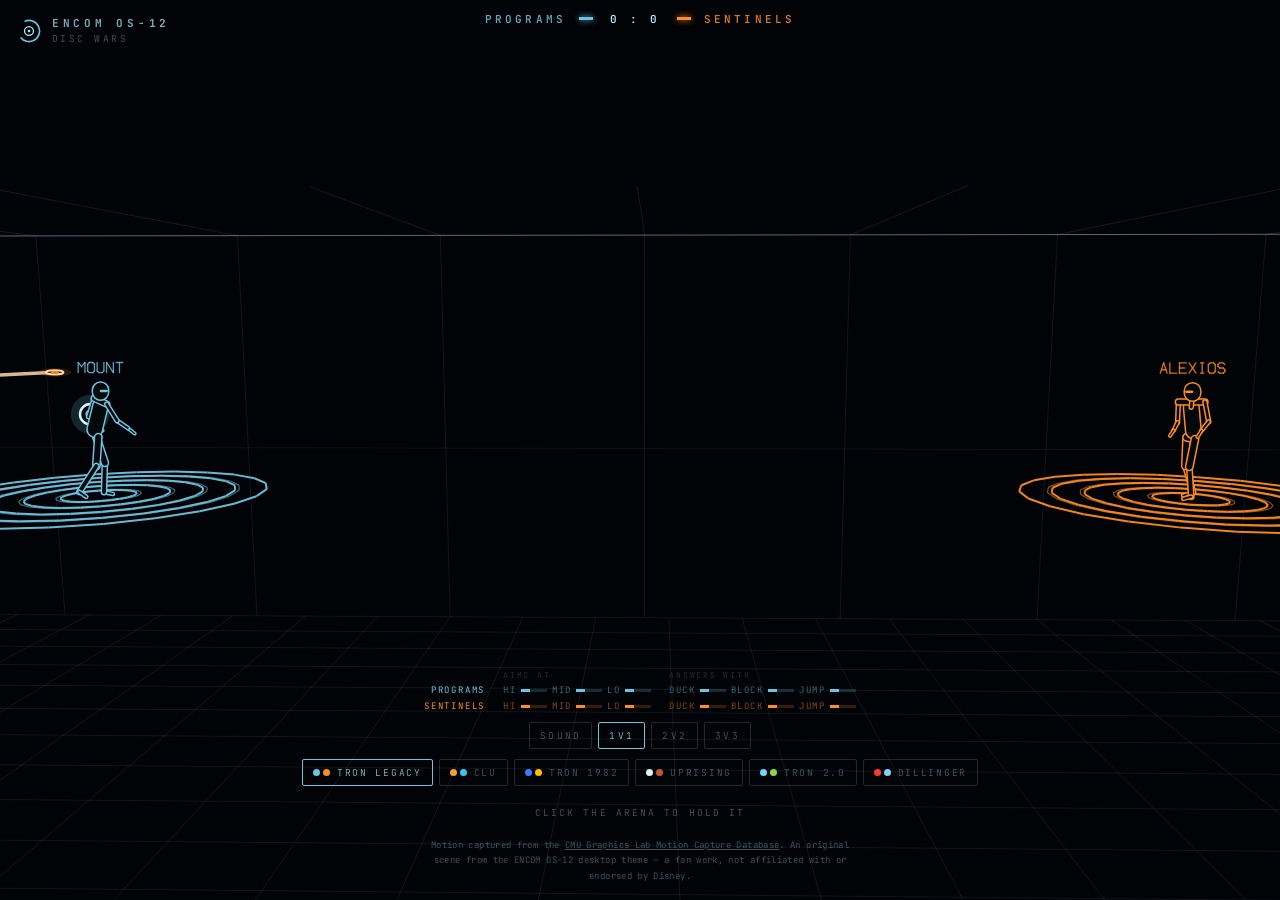
==== discwars/index.html @ b2b82edf "A champion wears what it has held The chevron was a single mark that never changed, which said a fig" ====
<!doctype html>
<html lang="en">
<head>
<meta charset="utf-8">
<meta name="viewport" content="width=device-width, initial-scale=1, viewport-fit=cover">
<title>Disc Wars</title>
<link rel="preconnect" href="https://fonts.googleapis.com">
<link rel="preconnect" href="https://fonts.gstatic.com" crossorigin>
<link rel="stylesheet" href="https://fonts.googleapis.com/css2?family=JetBrains+Mono:wght@400;700&display=swap">
<style>
  /* The arena commits to its own world: a dark screen in the current
     theme's ink, whatever the host is wearing. Every colour here comes
     from the palette the scene is drawn in, so the chrome and the duel
     change together. */
  :root {
    --ink: #010306;
    --accent: #6fc3df;
    --accent-hi: #a8ecff;
    --side-a: #6fc3df;
    --side-b: #ff8c21;
    --chrome: rgba(168, 236, 255, 0.72);
    --chrome-dim: rgba(168, 236, 255, 0.34);
    --rule: rgba(168, 236, 255, 0.16);
    --mono: "JetBrains Mono", ui-monospace, "SF Mono", Menlo, Consolas, monospace;
  }
  html, body { height: 100%; }
  body {
    margin: 0;
    background: var(--ink);
    color: var(--chrome);
    font-family: var(--mono);
    overflow: hidden;
  }
  .stage { position: fixed; inset: 0; }
  canvas { display: block; width: 100%; height: 100%; }

  /* The scoreboard: side names, a pip per fighter (dark once it is out) and
     the rounds won. Unlike the rest of the chrome this stays up as a
     screensaver -- who is still standing is the scene, not furniture. */
  #board {
    position: absolute; top: 0; left: 0; right: 0; z-index: 2;
    padding-top: calc(14px + env(safe-area-inset-top, 0px));
    text-align: center; pointer-events: none; user-select: none;
    font: 600 11px/1 var(--mono);
    letter-spacing: 0.28em; color: var(--chrome);
  }
  #board .a { color: var(--side-a); }
  #board .b { color: var(--side-b); }
  #board span { opacity: 0.85; margin: 0 10px; }
  #board b { font-weight: 600; margin: 0 14px; color: var(--accent-hi); }
  #board i {
    display: inline-block; width: 14px; height: 3px; margin: 0 3px 2px;
    vertical-align: middle; background: currentColor;
    box-shadow: 0 0 6px currentColor;
  }
  #board i.out { opacity: 0.16; box-shadow: none; }
  /* The one that came through, and what it is carrying. */
  #board .champ {
    margin-top: 7px; font-size: 9px; letter-spacing: 0.26em;
    color: var(--chrome-dim);
  }
  #board .champ b { font-weight: 600; letter-spacing: 0.3em; }
  #board .champ b.a { color: var(--side-a); }
  #board .champ b.b { color: var(--side-b); }
  /* What the champion has learned to do, named. */
  #board .palette {
    margin-top: 5px; font-size: 8.5px; letter-spacing: 0.2em;
    color: var(--chrome-dim); opacity: 0.85;
  }
  #board .palette i { font-style: normal; opacity: 0.45; margin: 0 5px; }
  #board .palette b { font-weight: 400; }
  #board .palette b.counter { color: var(--accent-hi); opacity: 0.95; }
  #board .palette b.guarded { color: var(--chrome); opacity: 0.95; }
  #board .palette b.press { opacity: 0.7; }
  #board .banner {
    margin-top: 12px; font-size: 13px; letter-spacing: 0.5em;
    color: var(--accent-hi);
  }
  /* At phone width the ident and the board share the top, so the names go
     and the pips and the score carry it. */
  @media (max-width: 620px) {
    #board { font-size: 10px; letter-spacing: 0.18em; padding-top: calc(10px + env(safe-area-inset-top, 0px)); }
    #board span.side { display: none; }
    /* The one that came through, and what it is carrying. */
  #board .champ {
    margin-top: 7px; font-size: 9px; letter-spacing: 0.26em;
    color: var(--chrome-dim);
  }
  #board .champ b { font-weight: 600; letter-spacing: 0.3em; }
  #board .champ b.a { color: var(--side-a); }
  #board .champ b.b { color: var(--side-b); }
  /* What the champion has learned to do, named. */
  #board .palette {
    margin-top: 5px; font-size: 8.5px; letter-spacing: 0.2em;
    color: var(--chrome-dim); opacity: 0.85;
  }
  #board .palette i { font-style: normal; opacity: 0.45; margin: 0 5px; }
  #board .palette b { font-weight: 400; }
  #board .palette b.counter { color: var(--accent-hi); opacity: 0.95; }
  #board .palette b.guarded { color: var(--chrome); opacity: 0.95; }
  #board .palette b.press { opacity: 0.7; }
  #board .banner { font-size: 11px; letter-spacing: 0.34em; }
  }

  /* Chrome rests over the scene and steps back while you watch. */
  .chrome {
    position: absolute; inset: 0;
    pointer-events: none;
    padding: 16px;
    padding-top: calc(16px + env(safe-area-inset-top, 0px));
    padding-bottom: calc(16px + env(safe-area-inset-bottom, 0px));
    display: flex; flex-direction: column; justify-content: space-between;
    transition: opacity 700ms ease;
  }
  .chrome.resting { opacity: 0.22; }
  .chrome > * { pointer-events: auto; }

  .ident { display: flex; align-items: center; gap: 10px; }
  .ident svg { width: 26px; height: 26px; flex: none; }
  .ident .marks { display: flex; flex-direction: column; gap: 2px; }
  .ident .brand {
    font-size: 11px; font-weight: 700; letter-spacing: 0.34em;
    text-transform: uppercase; color: var(--chrome);
  }
  .ident .sub {
    font-size: 9.5px; letter-spacing: 0.26em; text-transform: uppercase;
    color: var(--chrome-dim);
  }

  .foot { display: flex; flex-direction: column; align-items: center; gap: 10px; }
  .palettes, .sizes { display: flex; flex-wrap: wrap; justify-content: center; gap: 6px; }
  .palette, .size {
    display: inline-flex; align-items: center; gap: 7px;
    background: transparent; cursor: pointer;
    border: 1px solid var(--rule); border-radius: 2px;
    padding: 6px 10px;
    font: inherit; font-size: 9.5px; letter-spacing: 0.18em;
    text-transform: uppercase; color: var(--chrome-dim);
    transition: border-color 200ms ease, color 200ms ease;
  }
  .palette:hover, .palette:focus-visible,
  .size:hover, .size:focus-visible { color: var(--chrome); border-color: var(--chrome-dim); }
  .palette[aria-pressed="true"], .size[aria-pressed="true"] { color: var(--chrome); border-color: var(--accent); }
  .palette:focus-visible, .size:focus-visible { outline: 2px solid var(--accent); outline-offset: 2px; }
  /* The match size reads as a count, so it gets the wider tracking of a label. */
  .size { letter-spacing: 0.24em; }
  /* Off until asked for: a browser will not start audio unasked anyway, and
     nor should a page that opens itself. */
  .sound { letter-spacing: 0.24em; }
  .sound[aria-pressed="true"] { color: var(--chrome); border-color: var(--accent); }
  /* Each chip carries the two colours its fighters wear. */
  .swatch { display: inline-flex; gap: 3px; }
  .swatch i { width: 7px; height: 7px; border-radius: 50%; display: block; }

  .hint {
    font-size: 9.5px; letter-spacing: 0.22em; text-transform: uppercase;
    color: var(--chrome-dim);
  }
  /* What the two policies have come to: how often each side aims high, at
     the body or low, and how often it answers with each guard. Diagnostic
     rather than scene, so it lives with the chrome and goes as a screensaver. */
  .brains {
    display: grid; grid-template-columns: auto repeat(2, auto); gap: 4px 18px;
    align-items: center; font-size: 9px; letter-spacing: 0.16em;
    text-transform: uppercase; color: var(--chrome-dim);
  }
  .brains .who { text-align: right; letter-spacing: 0.2em; }
  .brains .who.a { color: var(--side-a); }
  .brains .who.b { color: var(--side-b); }
  .brains .mix { display: flex; align-items: center; gap: 5px; }
  .brains .mix.a { color: var(--side-a); }
  .brains .mix.b { color: var(--side-b); }
  .brains .mix em { font-style: normal; opacity: 0.5; }
  /* The faded track and the lit fill are siblings, not one inside the
     other: opacity applies to a whole subtree, so a fill nested in a faded
     track can never be brighter than it. A bar also has to be told to be a
     box at all, since <i> is inline by default. */
  .brains .bar {
    display: inline-block; position: relative;
    width: 26px; height: 3px; vertical-align: middle;
  }
  .brains .track, .brains .fill {
    position: absolute; left: 0; top: 0; bottom: 0;
    background: currentColor;
  }
  .brains .track { right: 0; opacity: 0.2; }
  .brains .head { font-size: 8px; letter-spacing: 0.22em; opacity: 0.5; }
  @media (max-width: 620px) { .brains { display: none; } }

  .credit {
    font-size: 9px; letter-spacing: 0.04em; color: var(--chrome-dim);
    text-align: center; max-width: 86ch; line-height: 1.7; margin: 0;
  }
  .credit a { color: inherit; }

  /* Offered instead of autoplay when the viewer asks for less motion. */
  .curtain {
    position: absolute; inset: 0; display: none;
    align-items: center; justify-content: center;
    background: var(--ink);
  }
  .curtain.on { display: flex; }
  .start {
    background: transparent; cursor: pointer; font: inherit;
    border: 1px solid var(--accent); border-radius: 2px;
    color: var(--chrome); padding: 14px 26px;
    font-size: 11px; letter-spacing: 0.34em; text-transform: uppercase;
  }
  .start:focus-visible { outline: 2px solid var(--accent); outline-offset: 3px; }

  /* Run as a screensaver or the desktop background: the duel, and nothing else. */
  body.embedded .chrome { display: none; }

  @media (prefers-reduced-motion: reduce) {
    .chrome, .palette { transition: none; }
  }

  @media (max-width: 560px) {
    .ident .brand { font-size: 10px; letter-spacing: 0.24em; }
    .palette, .size { padding: 5px 8px; font-size: 9px; letter-spacing: 0.12em; }
    /* What the two policies have come to: how often each side aims high, at
     the body or low, and how often it answers with each guard. Diagnostic
     rather than scene, so it lives with the chrome and goes as a screensaver. */
  .brains {
    display: grid; grid-template-columns: auto repeat(2, auto); gap: 4px 18px;
    align-items: center; font-size: 9px; letter-spacing: 0.16em;
    text-transform: uppercase; color: var(--chrome-dim);
  }
  .brains .who { text-align: right; letter-spacing: 0.2em; }
  .brains .who.a { color: var(--side-a); }
  .brains .who.b { color: var(--side-b); }
  .brains .mix { display: flex; align-items: center; gap: 5px; }
  .brains .mix.a { color: var(--side-a); }
  .brains .mix.b { color: var(--side-b); }
  .brains .mix em { font-style: normal; opacity: 0.5; }
  /* The faded track and the lit fill are siblings, not one inside the
     other: opacity applies to a whole subtree, so a fill nested in a faded
     track can never be brighter than it. A bar also has to be told to be a
     box at all, since <i> is inline by default. */
  .brains .bar {
    display: inline-block; position: relative;
    width: 26px; height: 3px; vertical-align: middle;
  }
  .brains .track, .brains .fill {
    position: absolute; left: 0; top: 0; bottom: 0;
    background: currentColor;
  }
  .brains .track { right: 0; opacity: 0.2; }
  .brains .head { font-size: 8px; letter-spacing: 0.22em; opacity: 0.5; }
  @media (max-width: 620px) { .brains { display: none; } }

  .credit { font-size: 8.5px; }
  }
</style>
</head>
<body>
<div class="stage">
  <canvas id="arena" aria-label="Two figures duelling with identity discs on floating rings"></canvas>

  <div id="board" aria-live="polite"></div>

  <div class="chrome" id="chrome">
    <div class="ident">
      <!-- The identity disc: a ring broken at the top, as it sits in its dock. -->
      <svg viewBox="0 0 32 32" aria-hidden="true">
        <circle cx="16" cy="16" r="13" fill="none" stroke="var(--accent)" stroke-width="2"
                stroke-dasharray="58 24" transform="rotate(-115 16 16)"/>
        <circle cx="16" cy="16" r="5.5" fill="none" stroke="var(--accent-hi)" stroke-width="1.6"/>
        <circle cx="16" cy="16" r="1.6" fill="var(--accent-hi)"/>
      </svg>
      <div class="marks">
        <div class="brand" id="brand">ENCOM OS-12</div>
        <div class="sub">Disc Wars</div>
      </div>
    </div>

    <div class="foot">
      <div class="brains" id="brains" hidden></div>
      <div class="sizes" id="sizes" role="group" aria-label="Match size">
        <button type="button" class="palette sound" id="sound" aria-pressed="false">Sound</button>
      </div>
      <div class="palettes" id="palettes" role="group" aria-label="Colour scheme"></div>
      <p class="hint">Click the arena to hold it</p>
      <p class="credit">
        Motion captured from the
        <a href="http://mocap.cs.cmu.edu/">CMU Graphics Lab Motion Capture Database</a>.
        An original scene from the ENCOM OS-12 desktop theme — a fan work, not affiliated
        with or endorsed by Disney.
      </p>
    </div>
  </div>

  <div class="curtain" id="curtain">
    <button class="start" id="start" type="button">Begin the duel</button>
  </div>
</div>

<script src="palette.js?v=e46f3c02"></script>
<script src="vector.js?v=4ec43c23"></script>
<script src="learn.js?v=d1de0737"></script>
<script src="sound.js?v=c2aa4ac4"></script>
<script src="poses.js?v=573e2db4"></script>
<script src="discwars.js?v=1ba0659f"></script>
<script>
(function () {
  "use strict";
  var canvas = document.getElementById("arena");
  var chrome = document.getElementById("chrome");
  var brand = document.getElementById("brand");
  var curtain = document.getElementById("curtain");
  var root = document.documentElement;

  // Chip per theme, each showing the two colours its fighters wear.
  var BRANDS = {
    "tron-legacy": "ENCOM OS-12", "clu": "ENCOM OS-12", "tron-1982": "ENCOM OS-12",
    "tron-uprising": "ENCOM OS-12", "tron-2-0": "ENCOM OS-12",
    "dillinger-systems": "Dillinger Systems"
  };
  var box = document.getElementById("palettes");
  var chips = {};
  Object.keys(DiscWars.themes).forEach(function (key) {
    var t = DiscWars.themes[key];
    var b = document.createElement("button");
    b.type = "button";
    b.className = "palette";
    b.id = "palette-" + key;
    b.setAttribute("aria-pressed", key === "tron-legacy" ? "true" : "false");
    b.innerHTML = '<span class="swatch"><i style="background:' + t.sideA +
                  '"></i><i style="background:' + t.sideB + '"></i></span>' + t.name;
    b.addEventListener("click", function () { choose(key); });
    box.appendChild(b);
    chips[key] = b;
  });

  function choose(key) {
    var t = DiscWars.themes[key];
    DiscWars.setTheme(key);
    dress(t);
    brand.textContent = BRANDS[key] || "ENCOM OS-12";
    Object.keys(chips).forEach(function (k) {
      chips[k].setAttribute("aria-pressed", String(k === key));
    });
  }

  // Put the page's own chrome in the same colours as the arena.
  function dress(t) {
    root.style.setProperty("--ink", t.ink || "#010306");
    root.style.setProperty("--accent", t.accent || "#6fc3df");
    root.style.setProperty("--side-a", t.sideA || "#6fc3df");
    root.style.setProperty("--side-b", t.sideB || "#ff8c21");
    var hi = t.accentHi || "#a8ecff";
    root.style.setProperty("--accent-hi", hi);
    root.style.setProperty("--chrome", tint(hi, 0.72));
    root.style.setProperty("--chrome-dim", tint(hi, 0.34));
    root.style.setProperty("--rule", tint(hi, 0.16));
    if (t.brand) brand.textContent = t.brand;
  }

  function tint(hex, a) {
    var n = parseInt(hex.slice(1), 16);
    return "rgba(" + ((n >> 16) & 255) + "," + ((n >> 8) & 255) + "," + (n & 255) + "," + a + ")";
  }

  // The chrome steps back while you watch and comes up on any input.
  var hintLine = document.querySelector(".hint");
  var HINT = hintLine ? hintLine.textContent : "";
  var liveTimer = 0;
  function watchLive(n) {
    clearTimeout(liveTimer);
    if (!window.DiscWarsSound || !DiscWarsSound.on) { hintLine.textContent = HINT; return; }
    if (DiscWarsSound.live) { hintLine.textContent = HINT; return; }
    if (n > 6) {
      hintLine.textContent = "Waiting for this tab to be in front before it can play";
    }
    liveTimer = setTimeout(function () { watchLive(n + 1); }, 400);
  }
  var restTimer = 0;
  function stir() {
    chrome.classList.remove("resting");
    clearTimeout(restTimer);
    restTimer = setTimeout(function () { chrome.classList.add("resting"); }, 2600);
  }
  ["pointermove", "pointerdown", "keydown"].forEach(function (e) {
    window.addEventListener(e, stir, { passive: true });
  });
  stir();

  // Click the arena to hold it; the chrome and the chips stay live.
  var held = false;
  canvas.addEventListener("click", function () {
    if (embedded) return;                 // input ends a screensaver; it does not pause it
    held = !held;
    DiscWars.setPaused(held);
    if (window.DiscWarsSound && DiscWarsSound.on && held) DiscWarsSound.stop();
  });

  // Run by the Boardroom server as a screensaver or the desktop background:
  // no chrome, and the colours come from the desktop's own theme rather than
  // from the chips. Opened from any other server, neither applies.
  var hash = /^#(screensaver|wallpaper)(?::(\w+))?/.exec(location.hash);
  var embedded = !!hash;
  var themed = window.encomPalette && Object.keys(window.encomPalette).length > 0;
  if (embedded) document.body.classList.add("embedded");

  // Match size: whatever the host asked for (#screensaver:3), else ?teams=,
  // else what this viewer chose last, else the duel.
  function wantedTeams() {
    if (hash && /^[123]$/.test(hash[2] || "")) return Number(hash[2]);
    var q = /[?&]teams=([123])\b/.exec(location.search);
    if (q) return Number(q[1]);
    try {
      var saved = localStorage.getItem("discwars.teams");
      if (saved && /^[123]$/.test(saved)) return Number(saved);
    } catch (e) { /* private window, blocked storage: the duel is a fine default */ }
    return 1;
  }
  var teams = wantedTeams();

  var sizeBox = document.getElementById("sizes");
  var sizeChips = {};
  [1, 2, 3].forEach(function (n) {
    var b = document.createElement("button");
    b.type = "button";
    b.className = "size";
    b.id = "size-" + n;
    b.textContent = n + "v" + n;
    b.setAttribute("aria-pressed", String(n === teams));
    b.addEventListener("click", function () { setTeams(n); });
    sizeBox.appendChild(b);
    sizeChips[n] = b;
  });

  function setTeams(n) {
    // Guard against a cached engine older than this page. Script URLs carry a
    // hash of their contents so the two cannot normally drift apart, but a
    // stale proxy or a hard-held cache still can, and the failure to avoid is
    // the silent one: a control that looks live and does nothing at all.
    if (typeof DiscWars.setTeams !== "function") { stale(); return; }
    teams = n;
    Object.keys(sizeChips).forEach(function (k) {
      sizeChips[k].setAttribute("aria-pressed", String(Number(k) === n));
    });
    DiscWars.setTeams(n);
    boardKey = null; brainsKey = null;
    drawBoard(); drawBrains();
    try { localStorage.setItem("discwars.teams", String(n)); } catch (e) { /* fine */ }
  }

  // Say so, and offer the one thing that fixes it.
  var saidStale = false;
  function stale() {
    if (saidStale) return;
    saidStale = true;
    var hint = document.querySelector(".hint");
    hint.textContent = "This page is newer than the copy your browser cached \u2014 reload to switch sides";
    hint.style.color = "var(--accent)";
  }

  // ── Scoreboard ────────────────────────────────────────────────────────
  // Redrawn only when something it shows has changed, so a round of nothing
  // happening costs one string comparison every quarter second.
  var board = document.getElementById("board");
  var boardKey = null;
  function drawBoard() {
    if (typeof DiscWars.state !== "function") return;
    var st = DiscWars.state();
    var flags = st.fighters.map(function (f) { return f.alive ? "1" : "0"; }).join("");
    var ch = null;
    for (var i = 0; i < st.fighters.length; i++) if (st.fighters[i].champion) ch = st.fighters[i];
    var key = st.score.join(":") + "|" + st.banner + "|" + flags +
              "|" + (ch ? ch.name + ch.points + ch.stats.rounds + (ch.rank || "") +
                          (ch.combos || []).map(function (c) { return c.name + c.used; }).join() : "");
    if (key === boardKey) return;
    boardKey = key;

    function pips(team) {
      return st.fighters.filter(function (f) { return f.team === team; })
        .map(function (f) {
          return '<i class="' + (team === 0 ? "a" : "b") + (f.alive ? "" : " out") + '"></i>';
        }).join("");
    }
    board.innerHTML =
      '<span class="side a">' + st.sides[0] + "</span>" + pips(0) +
      "<b>" + st.score[0] + " : " + st.score[1] + "</b>" +
      pips(1) + '<span class="side b">' + st.sides[1] + "</span>" +
      (ch ? '<div class="champ">' + (ch.rank || "CHAMPION") + ' <b class="' + (ch.team === 0 ? "a" : "b") + '">' +
            ch.name + "</b> \u00b7 " + ch.stats.rounds +
            (ch.stats.rounds === 1 ? " ROUND HELD" : " ROUNDS HELD") +
            " \u00b7 " + ch.points + " PTS \u00b7 " + ch.stats.kills +
            (ch.stats.kills === 1 ? " KILL" : " KILLS") + "</div>" +
            (ch.combos && ch.combos.length
              ? '<div class="palette">' + ch.combos.map(function (c) {
                  // A counter answers a guard it has just had to use; a press
                  // is an opening it starts itself.
                  // What kind of move it is, at a glance: an answer, a
                  // finish, or something defensive.
                  var MARK = { guard: "\u21b5\u2009", finish: "\u21af\u2009",
                               save: "\u25c7\u2009", catch: "\u25c7\u2009",
                               climb: "\u21a5\u2009" };
                  var mark = MARK[c.trig] || "";
                  var cls = c.trig === "press" || c.trig === "aim" ? "press"
                          : (c.trig === "save" || c.trig === "catch" || c.trig === "climb")
                            ? "guarded" : "counter";
                  return '<b class="' + cls + '">' +
                         mark + c.name + (c.used > 1 ? " \u00d7" + c.used : "") + "</b>";
                }).join("<i>\u00b7</i>") + "</div>"
              : "") : "") +
      (st.banner ? '<div class="banner">' + st.banner + "</div>" : "");
  }
  // ── What the sides have learned ───────────────────────────────────────
  var brainsBox = document.getElementById("brains");
  var brainsKey = null;
  var AIM_LABELS = ["HI", "MID", "LO"];
  var GUARD_LABELS = ["DUCK", "BLOCK", "JUMP"];

  function mixRow(side, labels, mix) {
    return '<div class="mix ' + side + '">' + mix.map(function (v, i) {
      return "<em>" + labels[i] + '</em><i class="bar"><b class="track"></b>' +
             '<b class="fill" style="width:' +
             Math.round(Math.max(0, Math.min(1, v)) * 100) + '%"></b></i>';
    }).join("") + "</div>";
  }

  function drawBrains() {
    if (typeof DiscWars.state !== "function") return;
    var L = DiscWars.state().learning;
    if (!L) { brainsBox.hidden = true; return; }      // played blind
    brainsBox.hidden = false;
    var key = L.map(function (b) {
      return b.aims.concat(b.guards).map(function (v) { return v.toFixed(2); }).join(",");
    }).join("|");
    if (key === brainsKey) return;
    brainsKey = key;
    var rows = '<div class="head"></div><div class="head">Aims at</div><div class="head">Answers with</div>';
    L.forEach(function (b, t) {
      rows += '<div class="who ' + (t === 0 ? "a" : "b") + '">' +
              (t === 0 ? "PROGRAMS" : "SENTINELS") + "</div>" +
              mixRow(t === 0 ? "a" : "b", AIM_LABELS, b.aims) +
              mixRow(t === 0 ? "a" : "b", GUARD_LABELS, b.guards);
    });
    brainsBox.innerHTML = rows;
  }

  setInterval(drawBoard, 250);
  setInterval(drawBrains, 600);

  // ── Sound ─────────────────────────────────────────────────────────────
  // The fight drives a 120 BPM sequencer: a throw is a chromatic run half a
  // measure long, a block a whole one, both held to the next eighth so they
  // land on the beat. Starting it needs a click -- browsers require one
  // before any audio, and a page that made noise on open would deserve it.
  var soundBtn = document.getElementById("sound");
  var soundReady = !!window.DiscWarsSound;
  if (!soundReady) {
    soundBtn.hidden = true;
  } else {
    DiscWars.on(function (kind, info) {
      // "out" shapes the tempo, "round" both that and the held notes;
      // everything else is a sound.
      if (kind === "out") DiscWarsSound.mark(kind);
      else if (kind === "round") { DiscWarsSound.mark(kind); DiscWarsSound.play(kind, info); }
      else DiscWarsSound.play(kind, info);
    });
    // The tempo rises with every fighter knocked out, so show where it is.
    setInterval(function () {
      if (!DiscWarsSound.on) return;
      var want = "Sound \u00b7 " + DiscWarsSound.bpm;
      if (soundBtn.textContent !== want) soundBtn.textContent = want;
    }, 400);
    // ?sound=1 asks for it without a click. A browser will usually still
    // want one before letting any audio through, and the retry above takes
    // care of that; it is here for a window started deliberately with the
    // autoplay restriction lifted, which is how the desktop would run it.
    if (/[?&]sound=1\b/.test(location.search)) {
      setTimeout(function () {
        if (!DiscWarsSound.on && DiscWarsSound.start()) {
          soundBtn.setAttribute("aria-pressed", "true");
          watchLive(0);
        }
      }, 300);
    }

    soundBtn.addEventListener("click", function () {
      if (DiscWarsSound.on) {
        DiscWarsSound.stop();
        soundBtn.setAttribute("aria-pressed", "false");
        soundBtn.textContent = "Sound";
        watchLive(0);
        return;
      }
      if (!DiscWarsSound.start()) { soundBtn.hidden = true; return; }   // no Web Audio here
      soundBtn.setAttribute("aria-pressed", "true");
      // Sound stays on; what is in doubt is whether the browser has let the
      // audio through yet. Watch for a couple of seconds and say so if it
      // has not, then keep watching -- it starts by itself the moment the
      // tab comes to the front.
      watchLive(0);
    });
  }

  var still = window.matchMedia("(prefers-reduced-motion: reduce)");
  if (still.matches) {
    // Asked for less motion: show the first frame and wait to be invited.
    curtain.classList.add("on");
    document.getElementById("start").addEventListener("click", function () {
      curtain.classList.remove("on");
      begin();
    });
  } else {
    begin();
  }

  function begin() {
    DiscWars.init(canvas, teams);
    drawBoard();
    if (themed) {
      DiscWars.setPalette(window.encomPalette);
      dress(window.encomPalette);
      Object.keys(chips).forEach(function (k) {
        chips[k].setAttribute("aria-pressed", "false");
      });
    } else {
      choose("tron-legacy");
    }
  }
})();
</script>
</body>
</html>
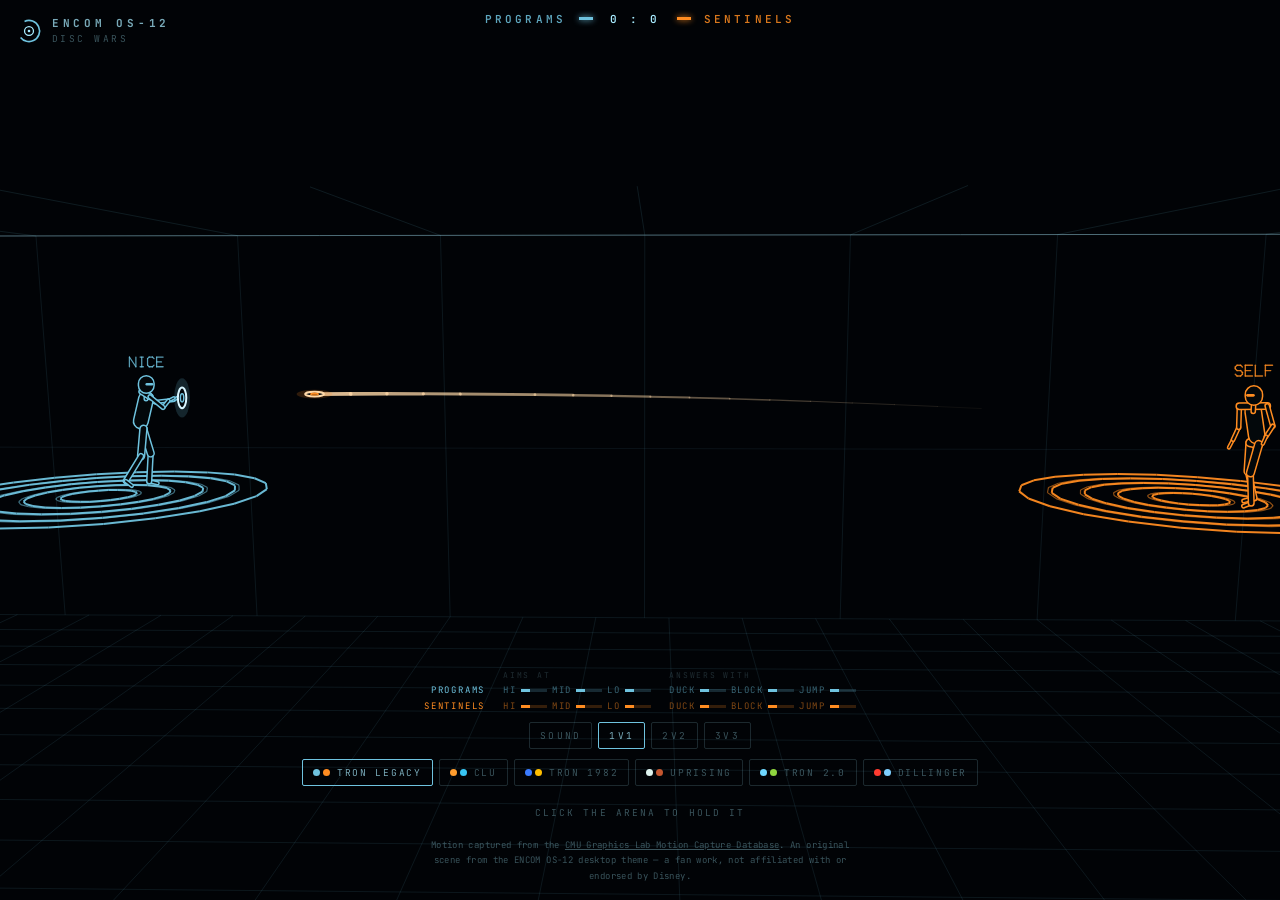
==== commit a12607f6: "Give the runs a key to be in and a figure to repeat The notes had stopped reading as a melody, so th" ====
--- a/discwars/index.html
+++ b/discwars/index.html
@@ -298,9 +298,9 @@
 <script src="palette.js?v=e46f3c02"></script>
 <script src="vector.js?v=4ec43c23"></script>
 <script src="learn.js?v=d1de0737"></script>
-<script src="sound.js?v=c2aa4ac4"></script>
+<script src="sound.js?v=eaba27e4"></script>
 <script src="poses.js?v=573e2db4"></script>
-<script src="discwars.js?v=1ba0659f"></script>
+<script src="discwars.js?v=440ff558"></script>
 <script>
 (function () {
   "use strict";
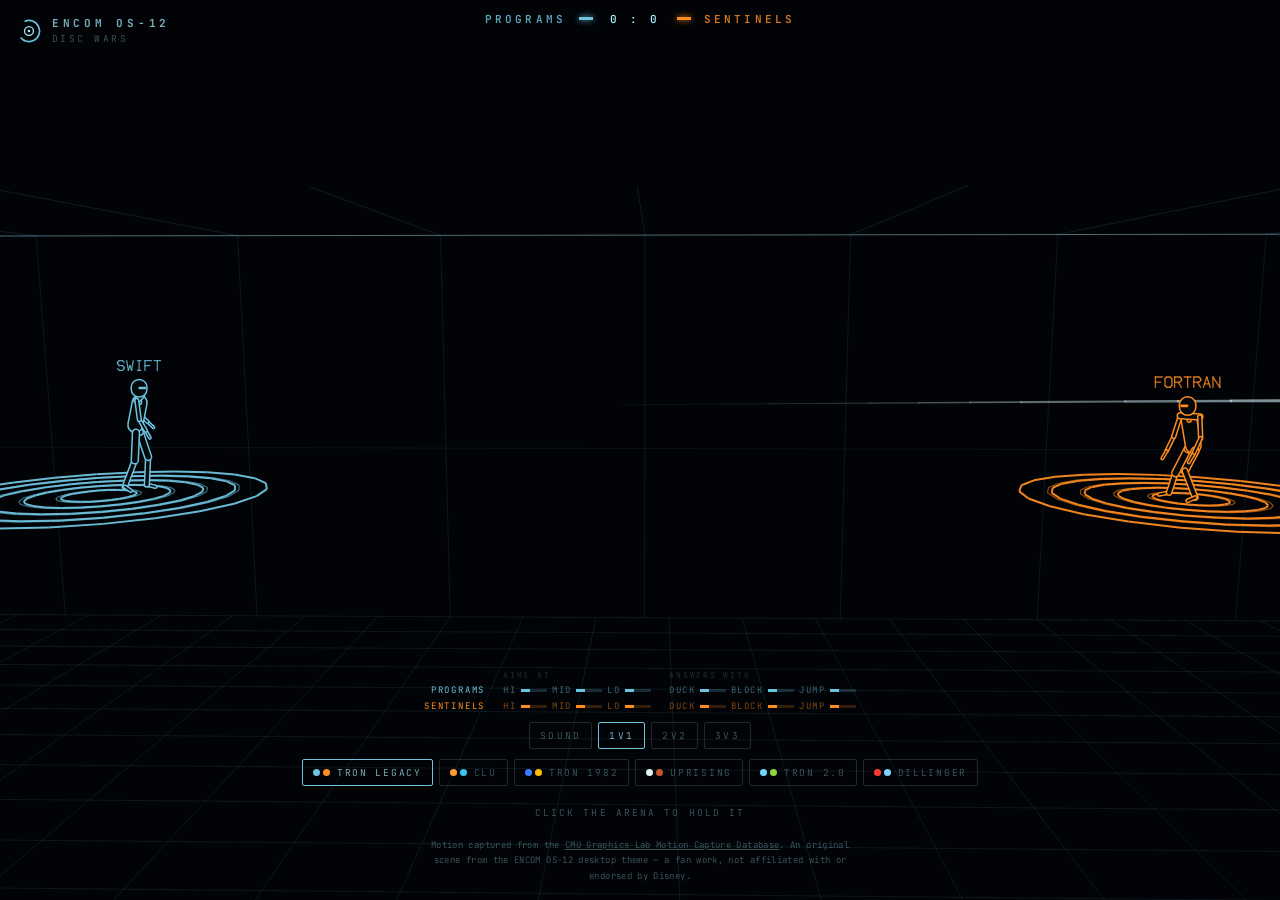
==== commit 23bb9067: "Let the notes ring, and leave room between them Both complaints measure out. Onsets were 1.63 sixtee" ====
--- a/discwars/index.html
+++ b/discwars/index.html
@@ -298,7 +298,7 @@
 <script src="palette.js?v=e46f3c02"></script>
 <script src="vector.js?v=4ec43c23"></script>
 <script src="learn.js?v=d1de0737"></script>
-<script src="sound.js?v=eaba27e4"></script>
+<script src="sound.js?v=5b4c8b7e"></script>
 <script src="poses.js?v=573e2db4"></script>
 <script src="discwars.js?v=440ff558"></script>
 <script>
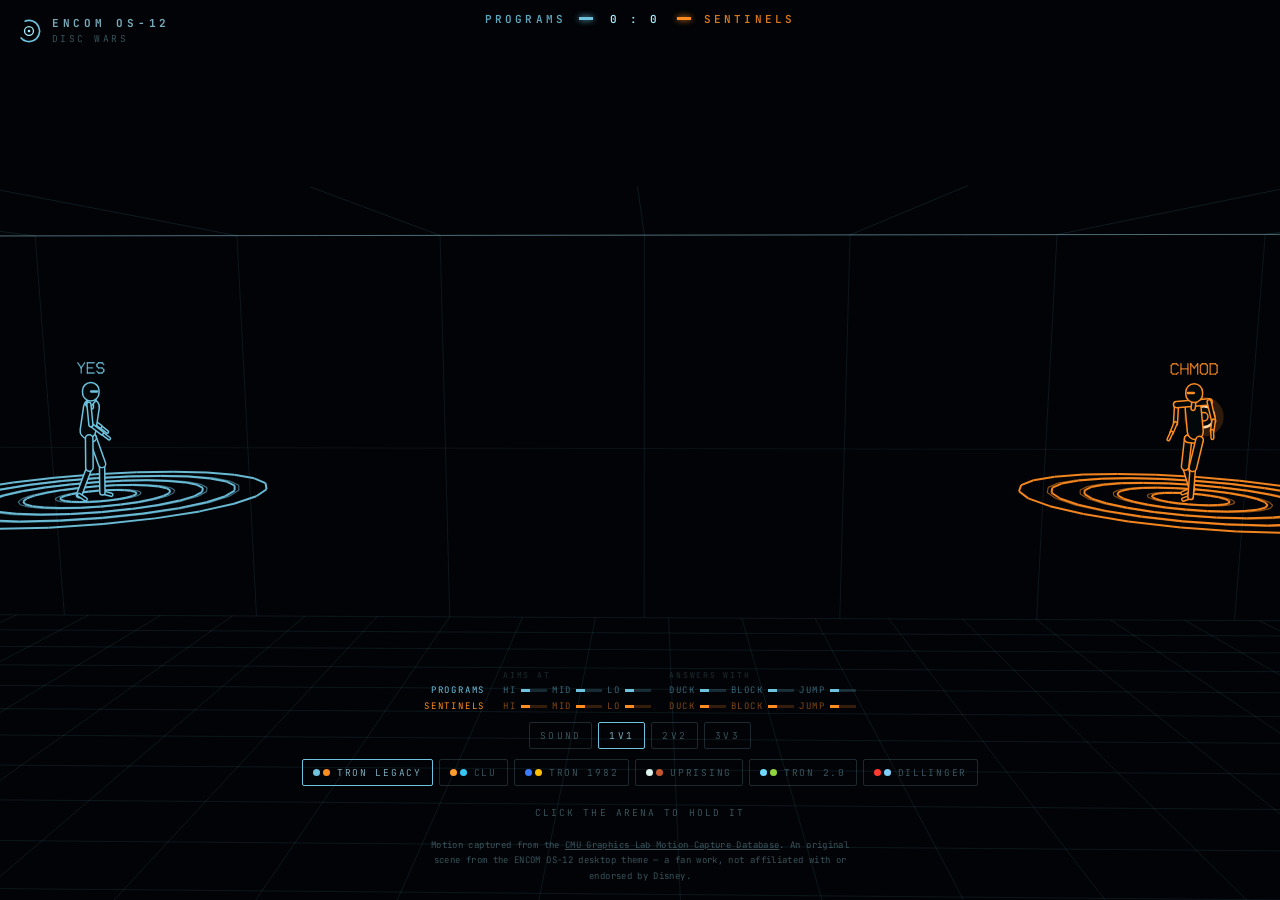
==== commit b13f4500: "Give every program its own instrument, and stop the music when the round does Two things.  A round i" ====
--- a/discwars/index.html
+++ b/discwars/index.html
@@ -298,9 +298,9 @@
 <script src="palette.js?v=e46f3c02"></script>
 <script src="vector.js?v=4ec43c23"></script>
 <script src="learn.js?v=d1de0737"></script>
-<script src="sound.js?v=5b4c8b7e"></script>
+<script src="sound.js?v=011b3766"></script>
 <script src="poses.js?v=573e2db4"></script>
-<script src="discwars.js?v=440ff558"></script>
+<script src="discwars.js?v=1b0299f6"></script>
 <script>
 (function () {
   "use strict";
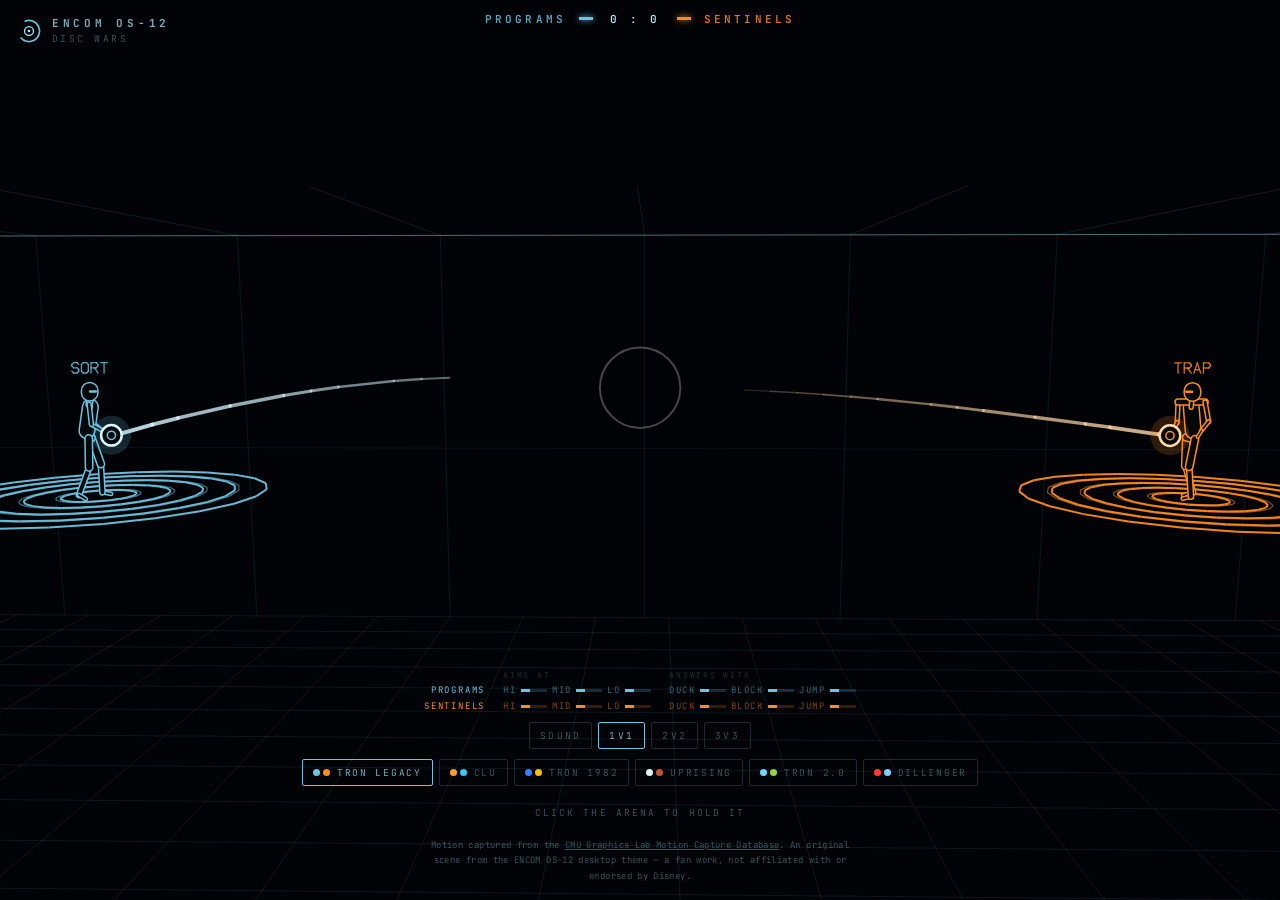
==== commit 09c91ddf: "One voice a side: programs carry the tune, sentinels carry the bass Three fighters a side all playin" ====
--- a/discwars/index.html
+++ b/discwars/index.html
@@ -298,9 +298,9 @@
 <script src="palette.js?v=e46f3c02"></script>
 <script src="vector.js?v=4ec43c23"></script>
 <script src="learn.js?v=d1de0737"></script>
-<script src="sound.js?v=011b3766"></script>
+<script src="sound.js?v=b32ce900"></script>
 <script src="poses.js?v=573e2db4"></script>
-<script src="discwars.js?v=1b0299f6"></script>
+<script src="discwars.js?v=44374e49"></script>
 <script>
 (function () {
   "use strict";
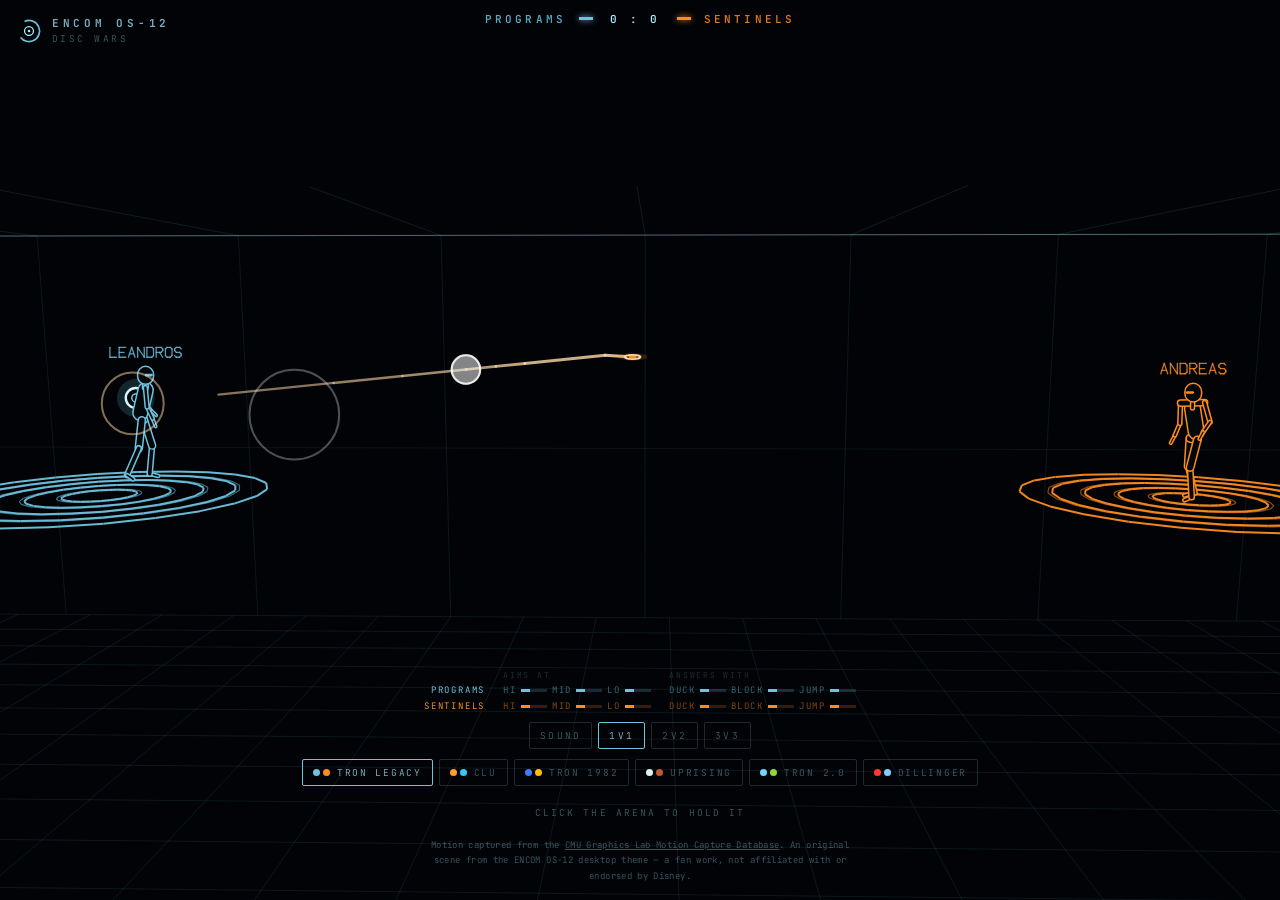
==== commit cd0c23bf: "The bassline runs all the time, and comes round with the drums The sentinels' line no longer waits t" ====
--- a/discwars/index.html
+++ b/discwars/index.html
@@ -298,9 +298,9 @@
 <script src="palette.js?v=e46f3c02"></script>
 <script src="vector.js?v=4ec43c23"></script>
 <script src="learn.js?v=d1de0737"></script>
-<script src="sound.js?v=b32ce900"></script>
+<script src="sound.js?v=bd492899"></script>
 <script src="poses.js?v=573e2db4"></script>
-<script src="discwars.js?v=44374e49"></script>
+<script src="discwars.js?v=db7850cb"></script>
 <script>
 (function () {
   "use strict";
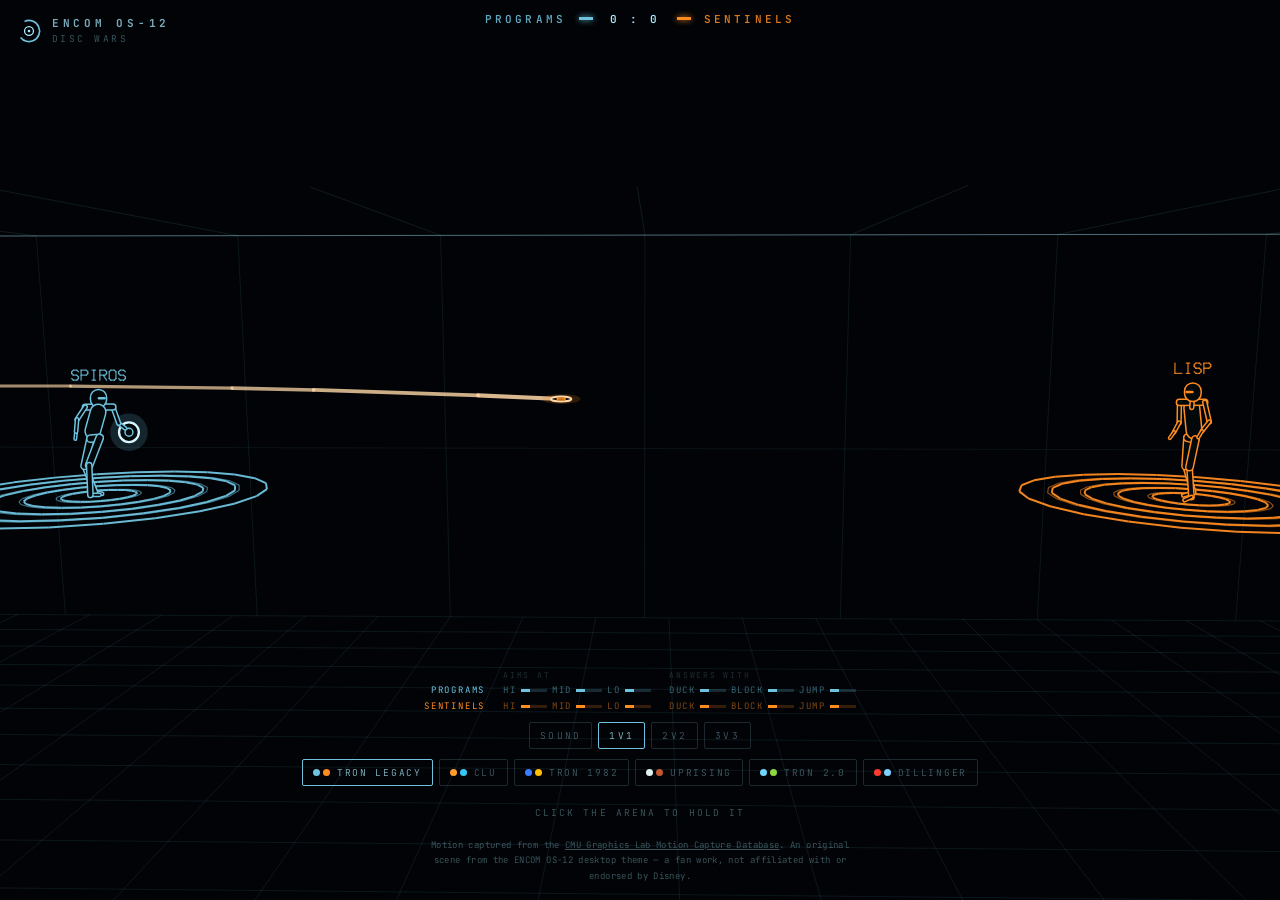
==== commit 03f4ca46: "Revert the always-on bassline Not wanted: it did not sound right. Back to the bassline answering the" ====
--- a/discwars/index.html
+++ b/discwars/index.html
@@ -298,9 +298,9 @@
 <script src="palette.js?v=e46f3c02"></script>
 <script src="vector.js?v=4ec43c23"></script>
 <script src="learn.js?v=d1de0737"></script>
-<script src="sound.js?v=bd492899"></script>
+<script src="sound.js?v=b32ce900"></script>
 <script src="poses.js?v=573e2db4"></script>
-<script src="discwars.js?v=db7850cb"></script>
+<script src="discwars.js?v=44374e49"></script>
 <script>
 (function () {
   "use strict";
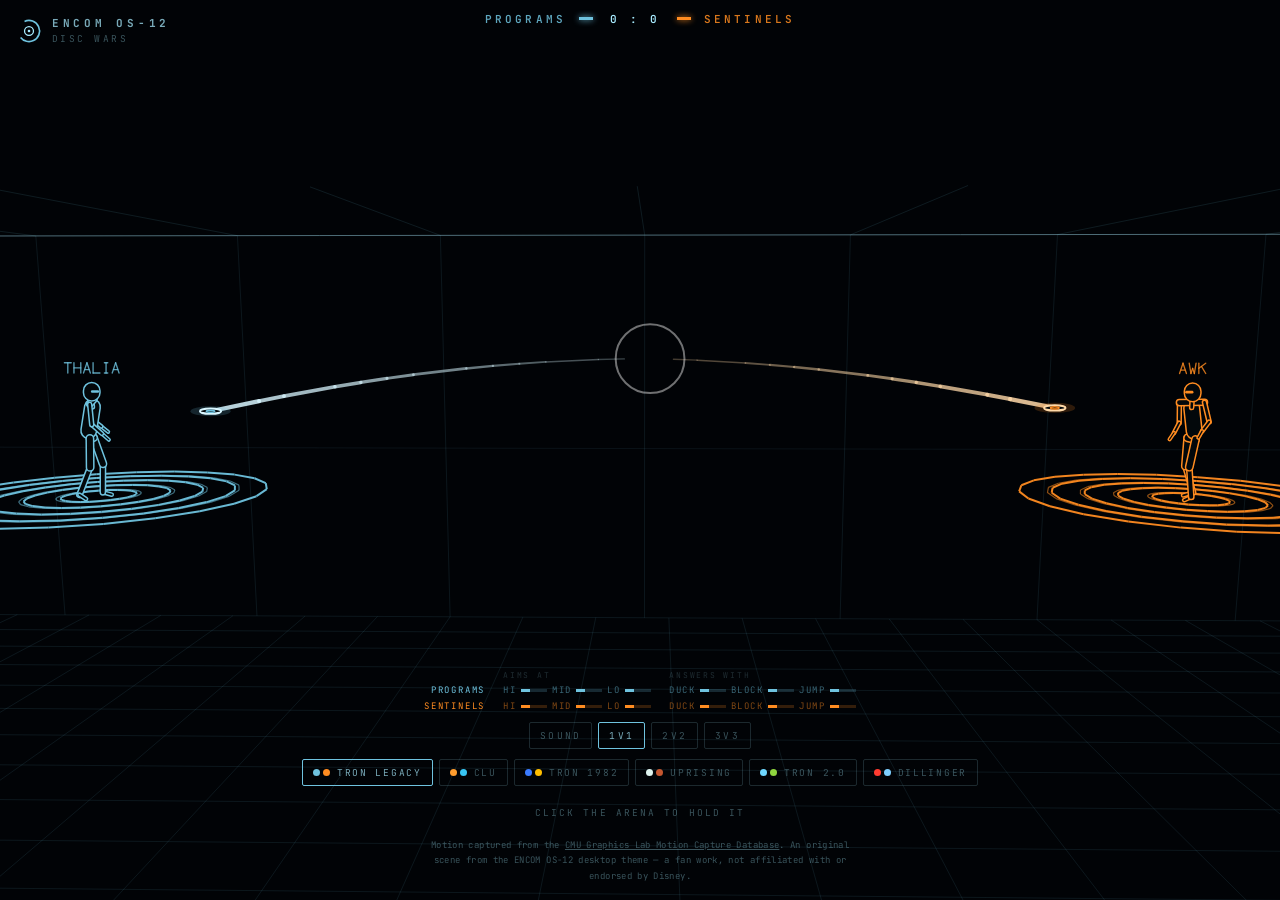
==== commit 73d04381: "The deciding derez keeps its cymbal Events wait in a queue for their slot on the beat grid. A derez " ====
--- a/discwars/index.html
+++ b/discwars/index.html
@@ -298,7 +298,7 @@
 <script src="palette.js?v=e46f3c02"></script>
 <script src="vector.js?v=4ec43c23"></script>
 <script src="learn.js?v=d1de0737"></script>
-<script src="sound.js?v=b32ce900"></script>
+<script src="sound.js?v=af825e47"></script>
 <script src="poses.js?v=573e2db4"></script>
 <script src="discwars.js?v=44374e49"></script>
 <script>
